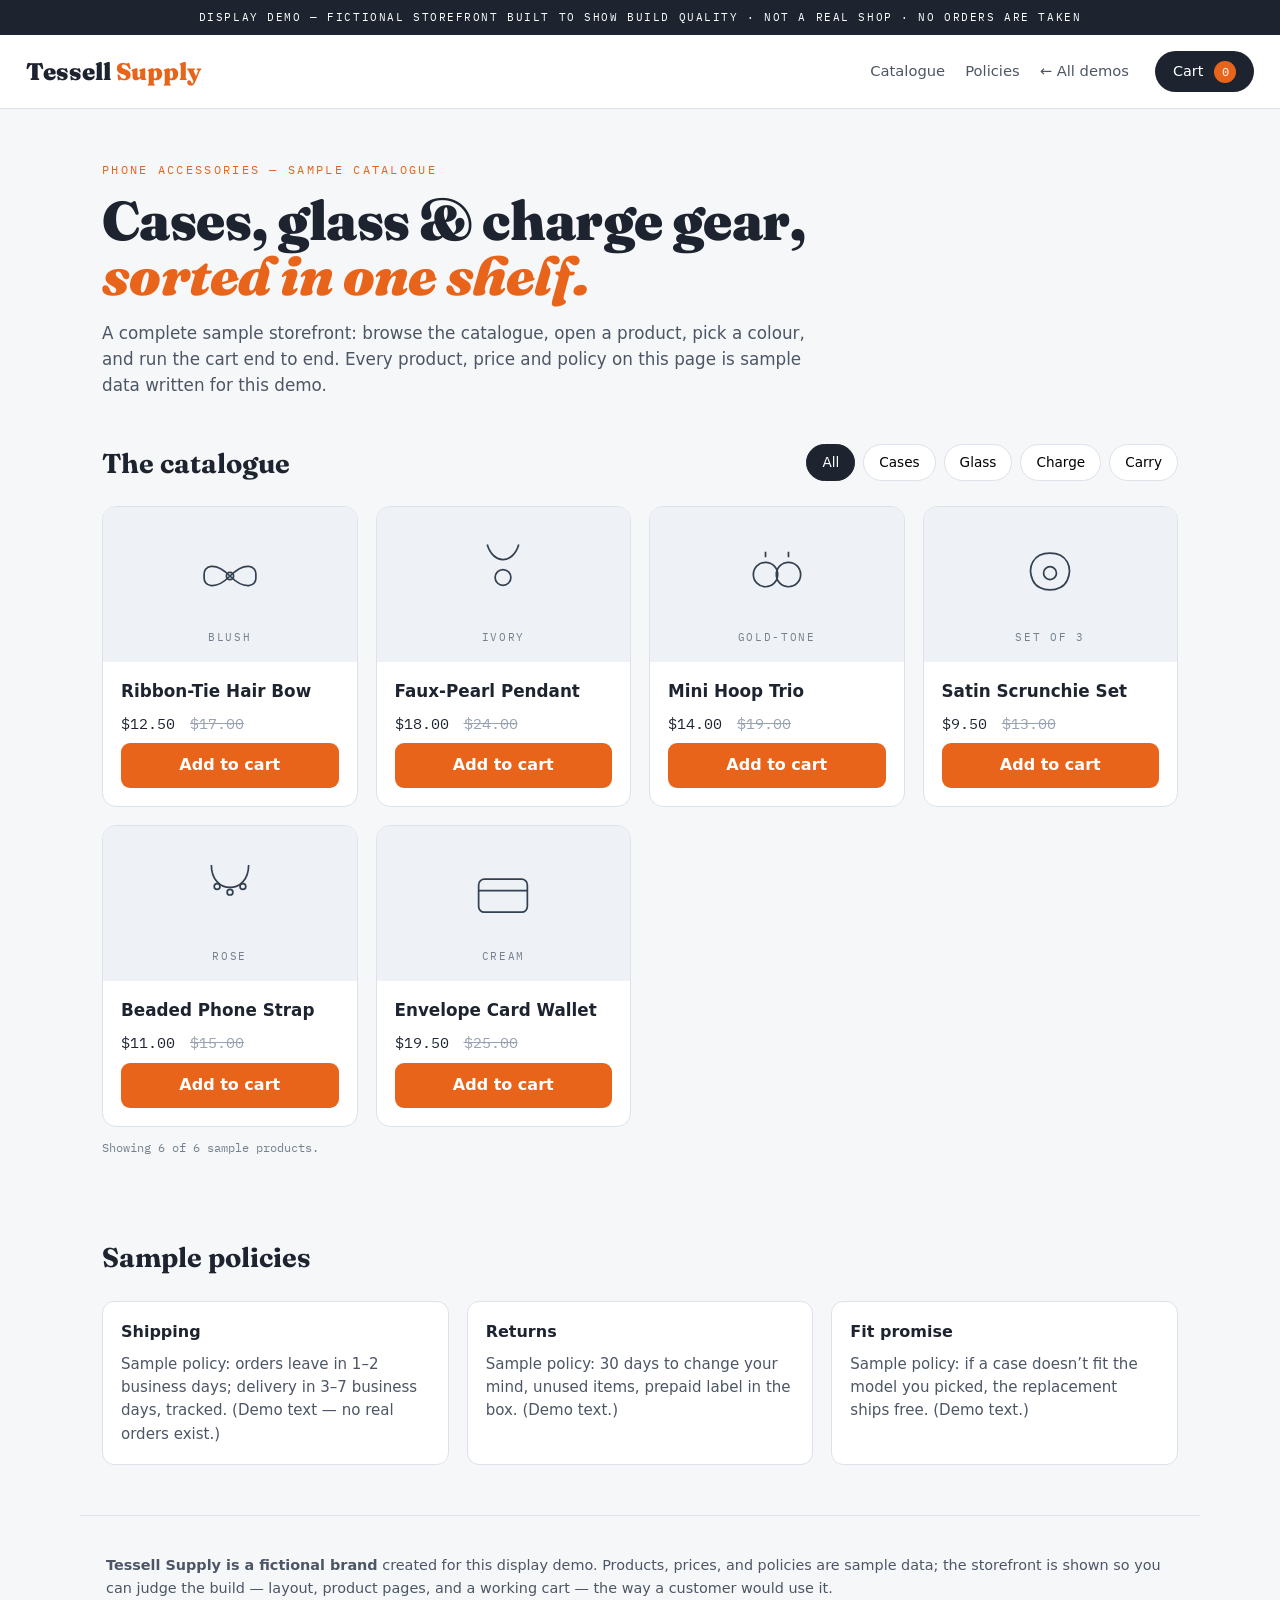
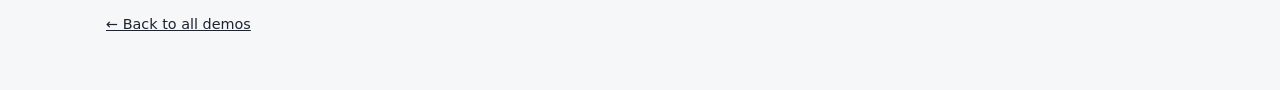
==== boutique/index.html @ 7fb3a4eb "Add Petal & Post boutique demo (hub gallery deploy, owner order 2026-10-18)" ====
<!DOCTYPE html>
<html lang="en">
<head>
<meta charset="UTF-8">
<meta name="viewport" content="width=device-width, initial-scale=1.0">
<title>Tessell Supply — Phone Accessories (Display Demo)</title>
<meta name="description" content="Display demo: a fictional phone-accessories storefront built to show storefront build quality. Not a real shop; no orders are taken.">
<link rel="preconnect" href="https://fonts.googleapis.com">
<link rel="preconnect" href="https://fonts.gstatic.com" crossorigin>
<link href="https://fonts.googleapis.com/css2?family=Fraunces:wght@600;900&family=IBM+Plex+Mono:wght@400;600&display=swap" rel="stylesheet">
<link rel="stylesheet" href="style.css">
</head>
<body>
<p class="demo-banner">DISPLAY DEMO — fictional storefront built to show build quality · not a real shop · no orders are taken</p>
<header class="site-head">
  <a class="brand" href="./">Tessell <span>Supply</span></a>
  <nav class="head-nav" aria-label="Sections">
    <a href="#catalogue">Catalogue</a><a href="#policies">Policies</a><a href="../">← All demos</a>
  </nav>
  <button class="cart-btn" id="cart-open" type="button">Cart <span class="cart-count" id="cart-count">0</span></button>
</header>

<main>
<section class="hero">
  <p class="eyebrow">Phone accessories — sample catalogue</p>
  <h1>Cases, glass &amp; charge gear, <em>sorted in one shelf.</em></h1>
  <p class="lede">A complete sample storefront: browse the catalogue, open a product, pick a colour, and run the cart end to end. Every product, price and policy on this page is sample data written for this demo.</p>
</section>

<section id="catalogue" class="catalogue">
  <div class="cat-head">
    <h2>The catalogue</h2>
    <div class="filters" role="group" aria-label="Filter products">
      <button type="button" class="chip is-on" data-filter="all">All</button>
      <button type="button" class="chip" data-filter="cases">Cases</button>
      <button type="button" class="chip" data-filter="glass">Glass</button>
      <button type="button" class="chip" data-filter="charge">Charge</button>
      <button type="button" class="chip" data-filter="carry">Carry</button>
    </div>
  </div>
  <div class="grid" id="grid"></div>
  <p class="grid-note" id="grid-note" aria-live="polite"></p>
</section>

<section id="policies" class="policies">
  <h2>Sample policies</h2>
  <div class="policy-cols">
    <div><h3>Shipping</h3><p>Sample policy: orders leave in 1–2 business days; delivery in 3–7 business days, tracked. (Demo text — no real orders exist.)</p></div>
    <div><h3>Returns</h3><p>Sample policy: 30 days to change your mind, unused items, prepaid label in the box. (Demo text.)</p></div>
    <div><h3>Fit promise</h3><p>Sample policy: if a case doesn&rsquo;t fit the model you picked, the replacement ships free. (Demo text.)</p></div>
  </div>
</section>
</main>

<footer>
  <p><strong>Tessell Supply is a fictional brand</strong> created for this display demo. Products, prices, and policies are sample data; the storefront is shown so you can judge the build — layout, product pages, and a working cart — the way a customer would use it.</p>
  <p><a href="../">← Back to all demos</a></p>
</footer>

<div class="drawer-scrim" id="scrim" hidden></div>
<aside class="drawer" id="drawer" aria-label="Cart" hidden>
  <div class="drawer-head"><h2>Your cart</h2><button type="button" id="cart-close" aria-label="Close cart">×</button></div>
  <div class="drawer-lines" id="drawer-lines"></div>
  <div class="drawer-foot">
    <p class="drawer-total"><span>Subtotal</span><strong id="drawer-total">$0.00</strong></p>
    <p class="drawer-note">Demo checkout — no payment is taken and nothing is ordered.</p>
    <button type="button" class="checkout-btn" id="checkout-btn">Demo checkout</button>
    <p class="drawer-done" id="drawer-done" hidden>That&rsquo;s the whole flow — in a live store this is where payment would happen.</p>
  </div>
</aside>

<dialog class="quick" id="quick">
  <button type="button" class="quick-close" id="quick-close" aria-label="Close product view">×</button>
  <div class="quick-art" id="quick-art" aria-hidden="true"></div>
  <div class="quick-body">
    <p class="quick-cat" id="quick-cat"></p>
    <h2 id="quick-name"></h2>
    <p class="quick-desc" id="quick-desc"></p>
    <p class="quick-price" id="quick-price"></p>
    <div class="quick-opts" id="quick-opts"></div>
    <button type="button" class="add-btn" id="quick-add">Add to cart</button>
  </div>
</dialog>

<script src="app.js"></script>
</body>
</html>
---- boutique/style.css ----
:root{
  --bg:#f6f7f9; --panel:#ffffff; --ink:#1d2430; --ink-soft:#4c5665;
  --line:#dde2ea; --accent:#e8641b; --accent-ink:#ffffff;
  --serif:"Fraunces",Georgia,serif; --mono:"IBM Plex Mono",Consolas,monospace;
}
*{box-sizing:border-box}
body{margin:0;background:var(--bg);color:var(--ink);font-family:system-ui,-apple-system,"Segoe UI",Roboto,sans-serif;line-height:1.55}
.demo-banner{margin:0;background:var(--ink);color:#fff;text-align:center;font-family:var(--mono);font-size:.7rem;letter-spacing:.14em;text-transform:uppercase;padding:9px 14px}
.site-head{display:flex;align-items:center;gap:26px;padding:16px 26px;background:var(--panel);border-bottom:1px solid var(--line);position:sticky;top:0;z-index:5}
.brand{font-family:var(--serif);font-weight:900;font-size:1.5rem;color:var(--ink);text-decoration:none}
.brand span{color:var(--accent)}
.head-nav{display:flex;gap:20px;margin-left:auto}
.head-nav a{color:var(--ink-soft);text-decoration:none;font-size:.92rem}
.head-nav a:hover{color:var(--ink)}
.cart-btn{background:var(--ink);color:#fff;border:0;border-radius:999px;padding:9px 18px;font:inherit;font-size:.9rem;cursor:pointer}
.cart-count{display:inline-block;background:var(--accent);color:#fff;border-radius:999px;min-width:22px;padding:1px 6px;margin-left:6px;font-family:var(--mono);font-size:.78rem}
main{max-width:1120px;margin:0 auto;padding:0 22px}
.hero{padding:52px 0 10px;max-width:720px}
.eyebrow{font-family:var(--mono);font-size:.72rem;letter-spacing:.2em;text-transform:uppercase;color:var(--accent);margin:0 0 14px}
.hero h1{font-family:var(--serif);font-weight:900;font-size:clamp(2.1rem,5vw,3.4rem);line-height:1.02;margin:0 0 16px;letter-spacing:-.01em}
.hero h1 em{font-style:italic;color:var(--accent)}
.lede{color:var(--ink-soft);font-size:1.05rem;margin:0}
.catalogue{padding:34px 0 8px}
.cat-head{display:flex;align-items:center;justify-content:space-between;gap:16px;flex-wrap:wrap}
.cat-head h2{font-family:var(--serif);font-size:1.7rem;margin:0}
.filters{display:flex;gap:8px;flex-wrap:wrap}
.chip{border:1px solid var(--line);background:var(--panel);border-radius:999px;padding:7px 15px;font:inherit;font-size:.85rem;cursor:pointer}
.chip.is-on{background:var(--ink);color:#fff;border-color:var(--ink)}
.grid{display:grid;grid-template-columns:repeat(auto-fill,minmax(240px,1fr));gap:18px;margin-top:22px}
.card{background:var(--panel);border:1px solid var(--line);border-radius:14px;overflow:hidden;display:flex;flex-direction:column}
.card-open{display:block;width:100%;border:0;background:#eef1f5;color:#33404f;padding:26px 10px 18px;cursor:pointer;text-align:center}
.card-art{width:86px;height:86px}
.card-tone{display:block;margin-top:8px;font-family:var(--mono);font-size:.66rem;letter-spacing:.16em;text-transform:uppercase;color:#74808f}
.card-body{padding:16px 18px 18px;display:flex;flex-direction:column;gap:8px;flex:1}
.card-body h3{margin:0;font-size:1.05rem}
.card-price{margin:0;font-family:var(--mono);font-size:.95rem}
.card-price s{color:#98a2b1;margin-left:6px}
.add-btn{margin-top:auto;background:var(--accent);color:var(--accent-ink);border:0;border-radius:9px;padding:10px 14px;font:inherit;font-weight:600;cursor:pointer}
.add-btn:hover{filter:brightness(1.06)}
.grid-note{font-family:var(--mono);font-size:.76rem;color:#74808f}
.policies{padding:36px 0 50px}
.policies h2{font-family:var(--serif);font-size:1.7rem}
.policy-cols{display:grid;grid-template-columns:repeat(auto-fit,minmax(230px,1fr));gap:18px}
.policy-cols>div{background:var(--panel);border:1px solid var(--line);border-radius:12px;padding:18px}
.policy-cols h3{margin:0 0 8px;font-size:1rem}
.policy-cols p{margin:0;color:var(--ink-soft);font-size:.94rem}
footer{border-top:1px solid var(--line);padding:24px 26px 40px;color:var(--ink-soft);font-size:.9rem;max-width:1120px;margin:0 auto}
footer a{color:var(--ink)}
.drawer-scrim{position:fixed;inset:0;background:rgba(13,18,26,.48);z-index:20}
.drawer{position:fixed;top:0;right:0;height:100dvh;width:min(400px,94vw);background:var(--panel);z-index:21;padding:22px;box-shadow:-14px 0 34px rgba(10,15,22,.22);display:flex;flex-direction:column}
.drawer[hidden]{display:none}
.drawer-head{display:flex;justify-content:space-between;align-items:center}
.drawer-head h2{font-family:var(--serif);margin:0}
.drawer-head button{background:none;border:0;font-size:1.7rem;cursor:pointer;line-height:1}
.drawer-lines{flex:1;overflow:auto;margin:16px 0}
.line{display:flex;align-items:center;gap:12px;padding:12px 0;border-bottom:1px solid var(--line)}
.line-info{flex:1;display:flex;flex-direction:column}
.line-info span{color:var(--ink-soft);font-size:.84rem;font-family:var(--mono)}
.line-qty{display:flex;align-items:center;gap:8px}
.line-qty button{width:27px;height:27px;border-radius:7px;border:1px solid var(--line);background:var(--bg);cursor:pointer}
.line-rm{background:none;border:0;color:var(--accent);cursor:pointer;font-size:.82rem}
.empty{color:var(--ink-soft)}
.drawer-total{display:flex;justify-content:space-between;font-size:1.05rem;margin:0 0 6px}
.drawer-note{font-family:var(--mono);font-size:.72rem;color:#74808f;margin:0 0 12px}
.checkout-btn{width:100%;background:var(--ink);color:#fff;border:0;border-radius:9px;padding:12px;font:inherit;font-weight:600;cursor:pointer}
.drawer-done{color:var(--ink-soft);font-size:.9rem}
.quick{border:0;border-radius:16px;padding:0;max-width:min(620px,94vw);width:620px}
.quick::backdrop{background:rgba(13,18,26,.5)}
.quick-close{position:absolute;top:8px;right:14px;background:none;border:0;font-size:1.7rem;cursor:pointer;z-index:2}
.quick-art{background:#eef1f5;color:#33404f;text-align:center;padding:34px 10px 22px}
.quick-svg{width:110px;height:110px}
.quick-body{padding:22px 26px 28px}
.quick-cat{font-family:var(--mono);font-size:.68rem;letter-spacing:.18em;text-transform:uppercase;color:var(--accent);margin:0}
.quick-body h2{font-family:var(--serif);margin:8px 0}
.quick-desc{color:var(--ink-soft);margin:0 0 10px}
.quick-price{font-family:var(--mono);font-size:1.05rem}
.quick-price s{color:#98a2b1}
.quick-opts{display:flex;gap:8px;flex-wrap:wrap;margin:14px 0 18px}
.opt{border:1px solid var(--line);background:var(--bg);border-radius:999px;padding:7px 15px;font:inherit;font-size:.86rem;cursor:pointer}
.opt.is-on{background:var(--ink);color:#fff;border-color:var(--ink)}
@media(max-width:640px){ .head-nav{display:none} .hero{padding-top:36px} }
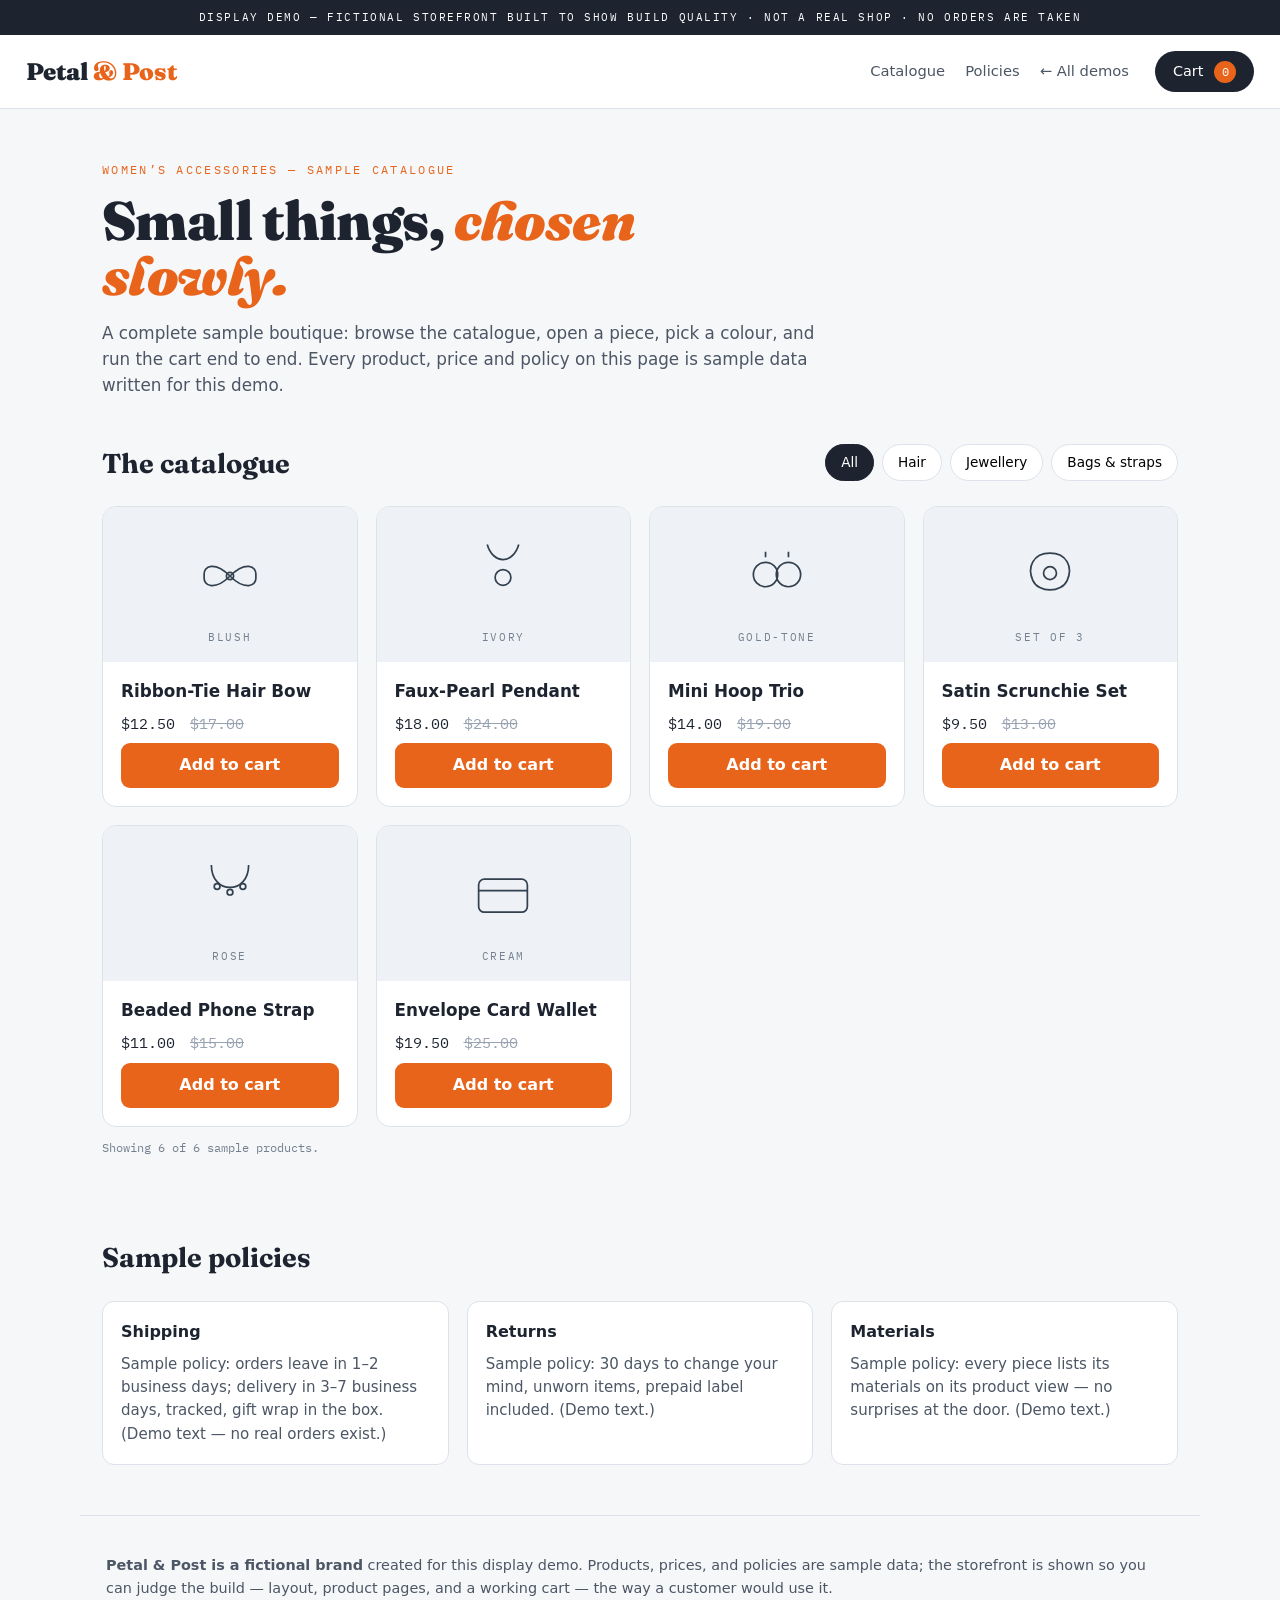
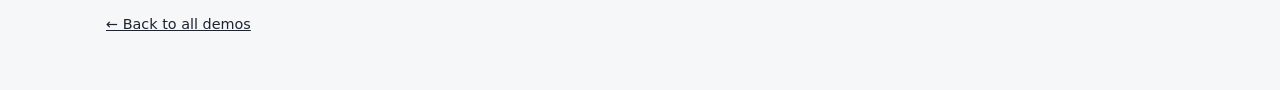
==== commit 3ed6cb71: "Fix boutique/index.html: use Petal & Post shell (was swapped with phone-store)" ====
--- a/boutique/index.html
+++ b/boutique/index.html
@@ -3,17 +3,17 @@
 <head>
 <meta charset="UTF-8">
 <meta name="viewport" content="width=device-width, initial-scale=1.0">
-<title>Tessell Supply — Phone Accessories (Display Demo)</title>
-<meta name="description" content="Display demo: a fictional phone-accessories storefront built to show storefront build quality. Not a real shop; no orders are taken.">
+<title>Petal &amp; Post — Women&rsquo;s Accessories Boutique (Display Demo)</title>
+<meta name="description" content="Display demo: a fictional women's accessories boutique storefront built to show storefront build quality. Not a real shop; no orders are taken.">
 <link rel="preconnect" href="https://fonts.googleapis.com">
 <link rel="preconnect" href="https://fonts.gstatic.com" crossorigin>
-<link href="https://fonts.googleapis.com/css2?family=Fraunces:wght@600;900&family=IBM+Plex+Mono:wght@400;600&display=swap" rel="stylesheet">
+<link href="https://fonts.googleapis.com/css2?family=Fraunces:ital,wght@0,600;0,900;1,600&family=IBM+Plex+Mono:wght@400;600&display=swap" rel="stylesheet">
 <link rel="stylesheet" href="style.css">
 </head>
 <body>
 <p class="demo-banner">DISPLAY DEMO — fictional storefront built to show build quality · not a real shop · no orders are taken</p>
 <header class="site-head">
-  <a class="brand" href="./">Tessell <span>Supply</span></a>
+  <a class="brand" href="./">Petal <span>&amp; Post</span></a>
   <nav class="head-nav" aria-label="Sections">
     <a href="#catalogue">Catalogue</a><a href="#policies">Policies</a><a href="../">← All demos</a>
   </nav>
@@ -22,9 +22,9 @@
 
 <main>
 <section class="hero">
-  <p class="eyebrow">Phone accessories — sample catalogue</p>
-  <h1>Cases, glass &amp; charge gear, <em>sorted in one shelf.</em></h1>
-  <p class="lede">A complete sample storefront: browse the catalogue, open a product, pick a colour, and run the cart end to end. Every product, price and policy on this page is sample data written for this demo.</p>
+  <p class="eyebrow">Women&rsquo;s accessories — sample catalogue</p>
+  <h1>Small things, <em>chosen slowly.</em></h1>
+  <p class="lede">A complete sample boutique: browse the catalogue, open a piece, pick a colour, and run the cart end to end. Every product, price and policy on this page is sample data written for this demo.</p>
 </section>
 
 <section id="catalogue" class="catalogue">
@@ -32,10 +32,9 @@
     <h2>The catalogue</h2>
     <div class="filters" role="group" aria-label="Filter products">
       <button type="button" class="chip is-on" data-filter="all">All</button>
-      <button type="button" class="chip" data-filter="cases">Cases</button>
-      <button type="button" class="chip" data-filter="glass">Glass</button>
-      <button type="button" class="chip" data-filter="charge">Charge</button>
-      <button type="button" class="chip" data-filter="carry">Carry</button>
+      <button type="button" class="chip" data-filter="hair">Hair</button>
+      <button type="button" class="chip" data-filter="jewellery">Jewellery</button>
+      <button type="button" class="chip" data-filter="bags">Bags &amp; straps</button>
     </div>
   </div>
   <div class="grid" id="grid"></div>
@@ -45,15 +44,15 @@
 <section id="policies" class="policies">
   <h2>Sample policies</h2>
   <div class="policy-cols">
-    <div><h3>Shipping</h3><p>Sample policy: orders leave in 1–2 business days; delivery in 3–7 business days, tracked. (Demo text — no real orders exist.)</p></div>
-    <div><h3>Returns</h3><p>Sample policy: 30 days to change your mind, unused items, prepaid label in the box. (Demo text.)</p></div>
-    <div><h3>Fit promise</h3><p>Sample policy: if a case doesn&rsquo;t fit the model you picked, the replacement ships free. (Demo text.)</p></div>
+    <div><h3>Shipping</h3><p>Sample policy: orders leave in 1–2 business days; delivery in 3–7 business days, tracked, gift wrap in the box. (Demo text — no real orders exist.)</p></div>
+    <div><h3>Returns</h3><p>Sample policy: 30 days to change your mind, unworn items, prepaid label included. (Demo text.)</p></div>
+    <div><h3>Materials</h3><p>Sample policy: every piece lists its materials on its product view — no surprises at the door. (Demo text.)</p></div>
   </div>
 </section>
 </main>
 
 <footer>
-  <p><strong>Tessell Supply is a fictional brand</strong> created for this display demo. Products, prices, and policies are sample data; the storefront is shown so you can judge the build — layout, product pages, and a working cart — the way a customer would use it.</p>
+  <p><strong>Petal &amp; Post is a fictional brand</strong> created for this display demo. Products, prices, and policies are sample data; the storefront is shown so you can judge the build — layout, product pages, and a working cart — the way a customer would use it.</p>
   <p><a href="../">← Back to all demos</a></p>
 </footer>
 
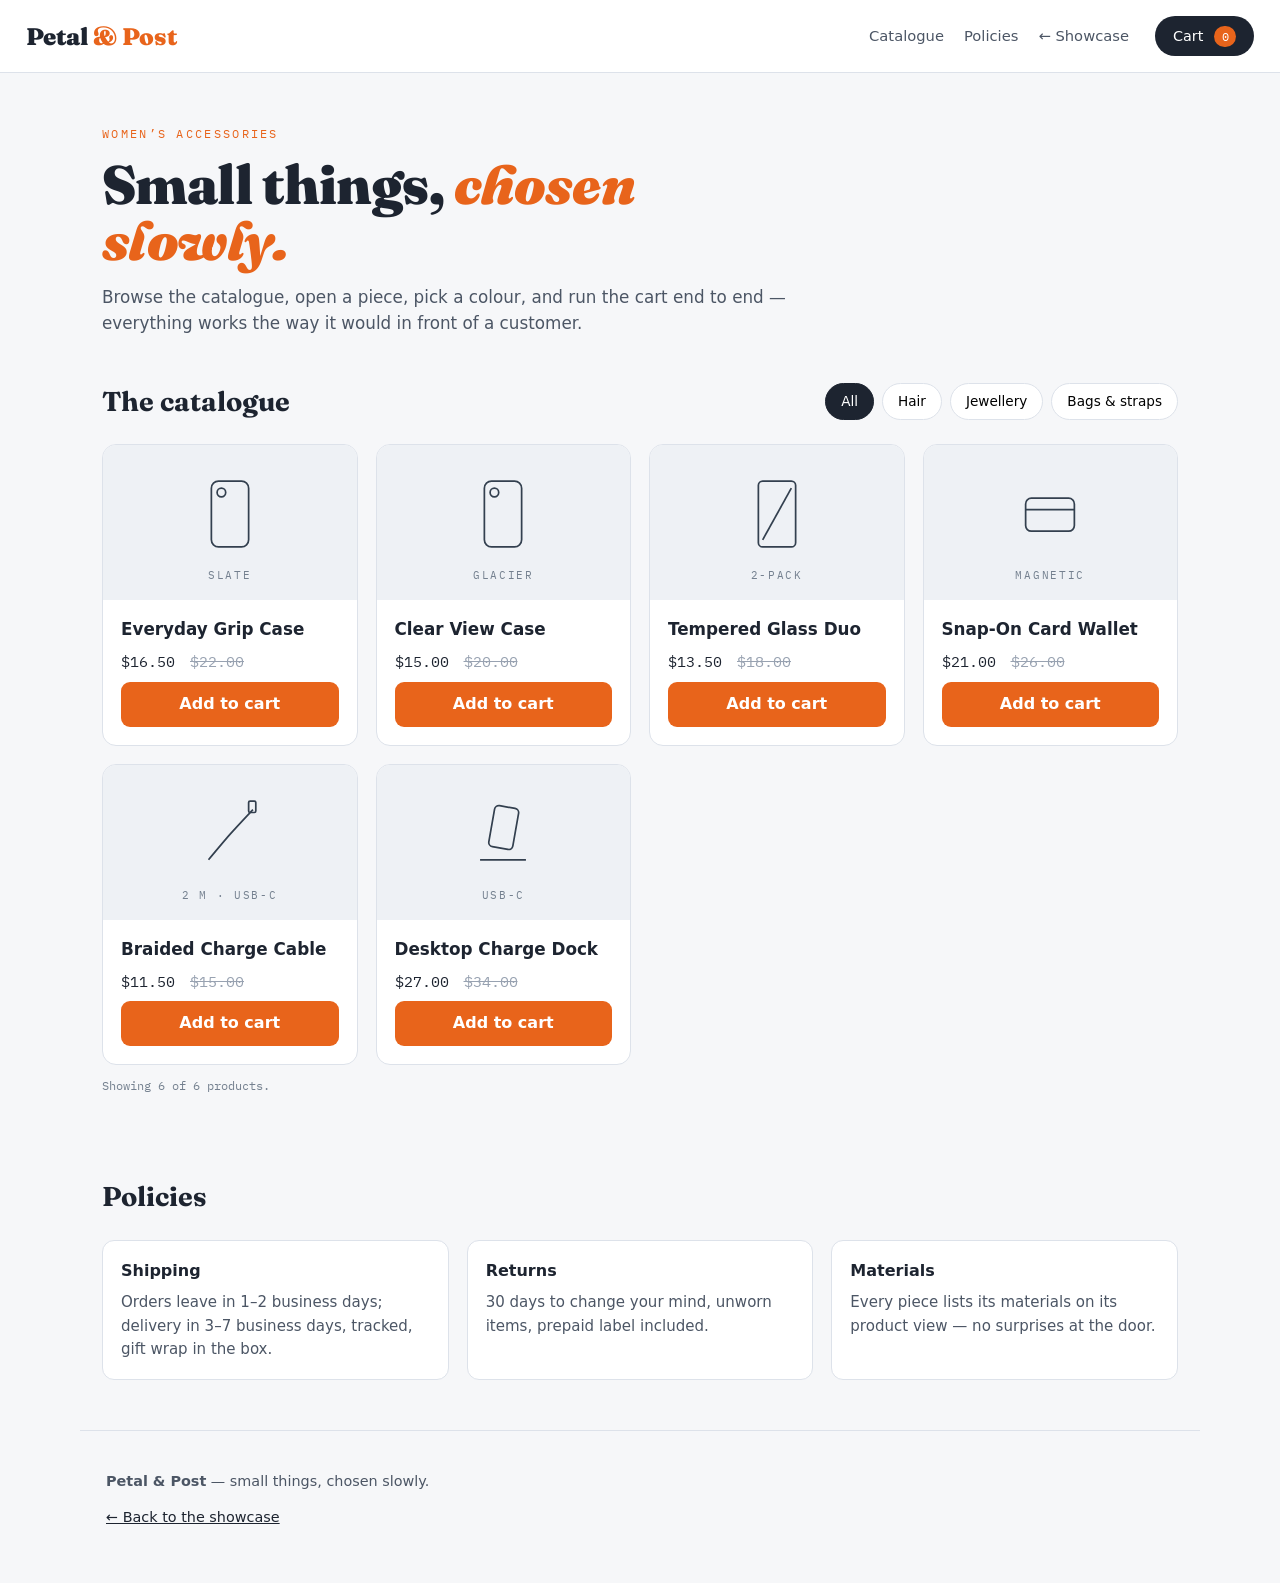
==== commit 23c7ac39: "Revised hub: calm two-column gallery, whole-card tap, sales-first copy (owner rulings 2026-10-18)" ====
--- a/boutique/index.html
+++ b/boutique/index.html
@@ -3,28 +3,27 @@
 <head>
 <meta charset="UTF-8">
 <meta name="viewport" content="width=device-width, initial-scale=1.0">
-<title>Petal &amp; Post — Women&rsquo;s Accessories Boutique (Display Demo)</title>
-<meta name="description" content="Display demo: a fictional women's accessories boutique storefront built to show storefront build quality. Not a real shop; no orders are taken.">
+<title>Petal &amp; Post — Women&rsquo;s Accessories Boutique</title>
+<meta name="description" content="Petal &amp; Post — small things, chosen slowly. Browse the catalogue, open a piece, pick a colour, and run the cart end to end.">
 <link rel="preconnect" href="https://fonts.googleapis.com">
 <link rel="preconnect" href="https://fonts.gstatic.com" crossorigin>
 <link href="https://fonts.googleapis.com/css2?family=Fraunces:ital,wght@0,600;0,900;1,600&family=IBM+Plex+Mono:wght@400;600&display=swap" rel="stylesheet">
 <link rel="stylesheet" href="style.css">
 </head>
 <body>
-<p class="demo-banner">DISPLAY DEMO — fictional storefront built to show build quality · not a real shop · no orders are taken</p>
 <header class="site-head">
   <a class="brand" href="./">Petal <span>&amp; Post</span></a>
   <nav class="head-nav" aria-label="Sections">
-    <a href="#catalogue">Catalogue</a><a href="#policies">Policies</a><a href="../">← All demos</a>
+    <a href="#catalogue">Catalogue</a><a href="#policies">Policies</a><a href="../">← Showcase</a>
   </nav>
   <button class="cart-btn" id="cart-open" type="button">Cart <span class="cart-count" id="cart-count">0</span></button>
 </header>
 
 <main>
 <section class="hero">
-  <p class="eyebrow">Women&rsquo;s accessories — sample catalogue</p>
+  <p class="eyebrow">Women&rsquo;s accessories</p>
   <h1>Small things, <em>chosen slowly.</em></h1>
-  <p class="lede">A complete sample boutique: browse the catalogue, open a piece, pick a colour, and run the cart end to end. Every product, price and policy on this page is sample data written for this demo.</p>
+  <p class="lede">Browse the catalogue, open a piece, pick a colour, and run the cart end to end — everything works the way it would in front of a customer.</p>
 </section>
 
 <section id="catalogue" class="catalogue">
@@ -42,18 +41,18 @@
 </section>
 
 <section id="policies" class="policies">
-  <h2>Sample policies</h2>
+  <h2>Policies</h2>
   <div class="policy-cols">
-    <div><h3>Shipping</h3><p>Sample policy: orders leave in 1–2 business days; delivery in 3–7 business days, tracked, gift wrap in the box. (Demo text — no real orders exist.)</p></div>
-    <div><h3>Returns</h3><p>Sample policy: 30 days to change your mind, unworn items, prepaid label included. (Demo text.)</p></div>
-    <div><h3>Materials</h3><p>Sample policy: every piece lists its materials on its product view — no surprises at the door. (Demo text.)</p></div>
+    <div><h3>Shipping</h3><p>Orders leave in 1–2 business days; delivery in 3–7 business days, tracked, gift wrap in the box.</p></div>
+    <div><h3>Returns</h3><p>30 days to change your mind, unworn items, prepaid label included.</p></div>
+    <div><h3>Materials</h3><p>Every piece lists its materials on its product view — no surprises at the door.</p></div>
   </div>
 </section>
 </main>
 
 <footer>
-  <p><strong>Petal &amp; Post is a fictional brand</strong> created for this display demo. Products, prices, and policies are sample data; the storefront is shown so you can judge the build — layout, product pages, and a working cart — the way a customer would use it.</p>
-  <p><a href="../">← Back to all demos</a></p>
+  <p><strong>Petal &amp; Post</strong> — small things, chosen slowly.</p>
+  <p><a href="../">← Back to the showcase</a></p>
 </footer>
 
 <div class="drawer-scrim" id="scrim" hidden></div>
@@ -62,9 +61,8 @@
   <div class="drawer-lines" id="drawer-lines"></div>
   <div class="drawer-foot">
     <p class="drawer-total"><span>Subtotal</span><strong id="drawer-total">$0.00</strong></p>
-    <p class="drawer-note">Demo checkout — no payment is taken and nothing is ordered.</p>
-    <button type="button" class="checkout-btn" id="checkout-btn">Demo checkout</button>
-    <p class="drawer-done" id="drawer-done" hidden>That&rsquo;s the whole flow — in a live store this is where payment would happen.</p>
+    <button type="button" class="checkout-btn" id="checkout-btn">Checkout</button>
+    <p class="drawer-done" id="drawer-done" hidden>That&rsquo;s the whole flow — in a live store, this is where payment happens.</p>
   </div>
 </aside>
 
--- a/boutique/style.css
+++ b/boutique/style.css
@@ -5,7 +5,6 @@
 }
 *{box-sizing:border-box}
 body{margin:0;background:var(--bg);color:var(--ink);font-family:system-ui,-apple-system,"Segoe UI",Roboto,sans-serif;line-height:1.55}
-.demo-banner{margin:0;background:var(--ink);color:#fff;text-align:center;font-family:var(--mono);font-size:.7rem;letter-spacing:.14em;text-transform:uppercase;padding:9px 14px}
 .site-head{display:flex;align-items:center;gap:26px;padding:16px 26px;background:var(--panel);border-bottom:1px solid var(--line);position:sticky;top:0;z-index:5}
 .brand{font-family:var(--serif);font-weight:900;font-size:1.5rem;color:var(--ink);text-decoration:none}
 .brand span{color:var(--accent)}
